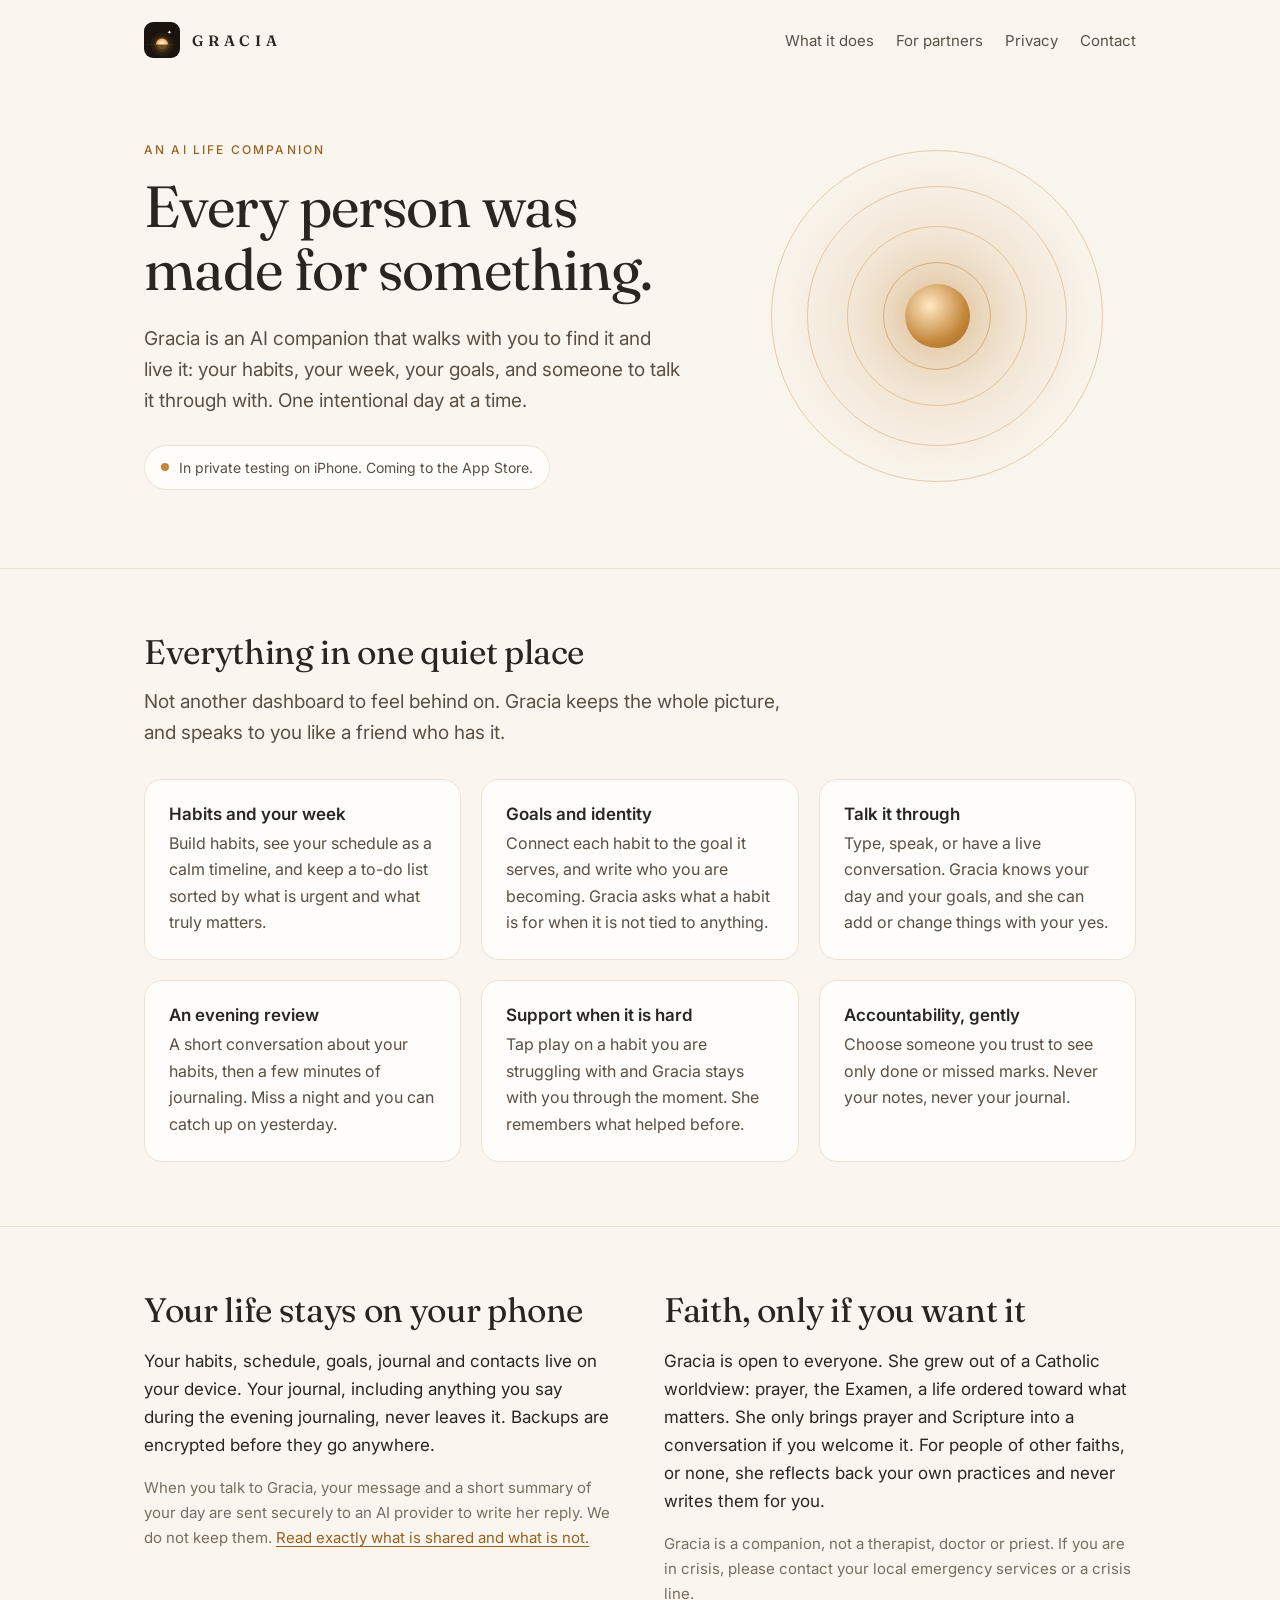
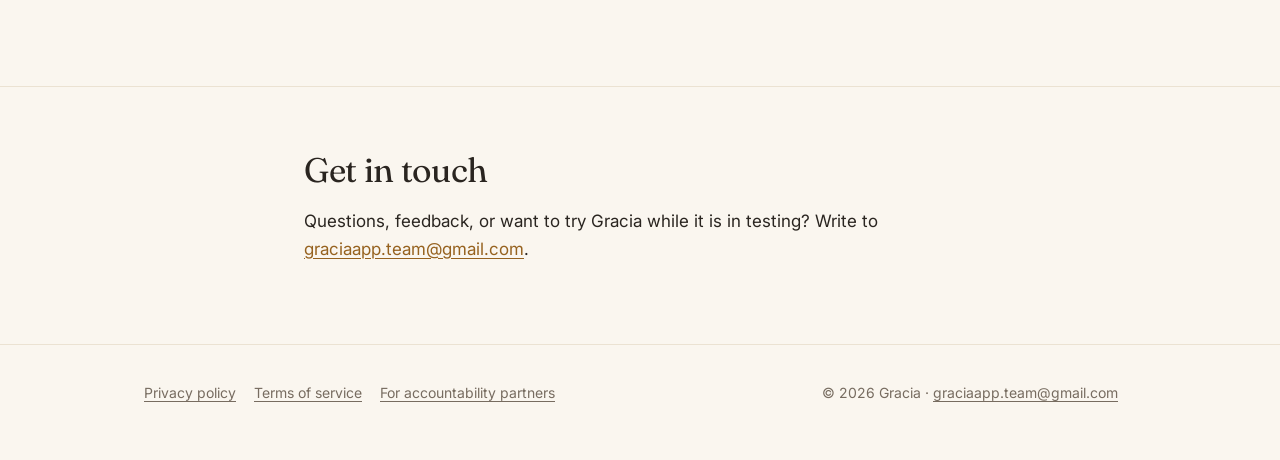
==== index.html @ e0a4cdf5 "Gracia website" ====
<!doctype html>
<html lang="en">
<head>
<meta charset="utf-8">
<meta name="viewport" content="width=device-width, initial-scale=1">
<title>Gracia: Your AI Life Companion</title>
<meta name="description" content="Every person was made for something. Gracia is an AI companion that walks with you to find it and live it, one intentional day at a time.">
<meta name="theme-color" content="#faf6ef">
<meta property="og:title" content="Gracia: Your AI Life Companion"><meta property="og:description" content="Every person was made for something. Gracia is an AI companion that walks with you to find it and live it, one intentional day at a time."><meta property="og:type" content="website">
<link rel="icon" href="/assets/favicon.png">
<link rel="apple-touch-icon" href="/assets/icon.png">

<link rel="preconnect" href="https://fonts.googleapis.com"><link rel="preconnect" href="https://fonts.gstatic.com" crossorigin><link rel="stylesheet" href="https://fonts.googleapis.com/css2?family=Fraunces:opsz,wght@9..144,400;9..144,600&family=Inter:wght@400;500;600&display=swap">
<link rel="stylesheet" href="/style.css">
</head>
<body>
<header class="site"><div class="wrap">
  <a class="brand" href="/"><img src="/assets/icon.png" alt="" width="36" height="36"><span>Gracia</span></a>
  <nav class="site" aria-label="Main"><a href="/#what">What it does</a><a href="/partners">For partners</a><a href="/privacy">Privacy</a><a href="mailto:graciaapp.team@gmail.com">Contact</a></nav>
</div></header>

<main>
<div class="hero"><div class="wrap">
  <div>
    <p class="eyebrow">An AI life companion</p>
    <h1>Every person was made for something.</h1>
    <p class="lede">Gracia is an AI companion that walks with you to find it and live it: your habits, your week, your goals, and someone to talk it through with. One intentional day at a time.</p>
    <span class="status"><i></i> In private testing on iPhone. Coming to the App Store.</span>
  </div>
  <div class="orb" role="img" aria-label="Gracia's glowing orb"><div class="ring r1"></div><div class="ring r2"></div><div class="ring r3"></div><div class="ring r4"></div><div class="core"></div></div>
</div></div>

<section id="what"><div class="wrap">
  <h2>Everything in one quiet place</h2>
  <p class="lede" style="margin-bottom:0">Not another dashboard to feel behind on. Gracia keeps the whole picture, and speaks to you like a friend who has it.</p>
  <div class="grid">
    <div class="card"><h3>Habits and your week</h3><p>Build habits, see your schedule as a calm timeline, and keep a to-do list sorted by what is urgent and what truly matters.</p></div>
    <div class="card"><h3>Goals and identity</h3><p>Connect each habit to the goal it serves, and write who you are becoming. Gracia asks what a habit is for when it is not tied to anything.</p></div>
    <div class="card"><h3>Talk it through</h3><p>Type, speak, or have a live conversation. Gracia knows your day and your goals, and she can add or change things with your yes.</p></div>
    <div class="card"><h3>An evening review</h3><p>A short conversation about your habits, then a few minutes of journaling. Miss a night and you can catch up on yesterday.</p></div>
    <div class="card"><h3>Support when it is hard</h3><p>Tap play on a habit you are struggling with and Gracia stays with you through the moment. She remembers what helped before.</p></div>
    <div class="card"><h3>Accountability, gently</h3><p>Choose someone you trust to see only done or missed marks. Never your notes, never your journal.</p></div>
  </div>
</div></section>

<section><div class="wrap two">
  <div>
    <h2>Your life stays on your phone</h2>
    <p>Your habits, schedule, goals, journal and contacts live on your device. Your journal, including anything you say during the evening journaling, never leaves it. Backups are encrypted before they go anywhere.</p>
    <p class="quiet">When you talk to Gracia, your message and a short summary of your day are sent securely to an AI provider to write her reply. We do not keep them. <a href="/privacy">Read exactly what is shared and what is not.</a></p>
  </div>
  <div>
    <h2>Faith, only if you want it</h2>
    <p>Gracia is open to everyone. She grew out of a Catholic worldview: prayer, the Examen, a life ordered toward what matters. She only brings prayer and Scripture into a conversation if you welcome it. For people of other faiths, or none, she reflects back your own practices and never writes them for you.</p>
    <p class="quiet">Gracia is a companion, not a therapist, doctor or priest. If you are in crisis, please contact your local emergency services or a crisis line.</p>
  </div>
</div></section>

<section><div class="wrap narrow">
  <h2>Get in touch</h2>
  <p>Questions, feedback, or want to try Gracia while it is in testing? Write to <a href="mailto:graciaapp.team@gmail.com">graciaapp.team@gmail.com</a>.</p>
</div></section>
</main>

<footer class="site"><div class="wrap">
  <div><a href="/privacy">Privacy policy</a><a href="/terms">Terms of service</a><a href="/partners">For accountability partners</a></div>
  <div>© 2026 Gracia · <a href="mailto:graciaapp.team@gmail.com">graciaapp.team@gmail.com</a></div>
</div></footer>
</body>
</html>
---- style.css ----
/* Gracia site — warm, calm, editorial. Tokens mirror the app's Warm Amber theme. */
:root {
  --bg: #faf6ef;
  --card: #fffdf9;
  --ink: #2a2520;
  --ink2: #5a4f44;
  --mid: #776c60;
  --line: #ebe2d2;
  --accent: #c4873a;
  --accent-deep: #96621f;
  --accent-soft: #f4ead9;
  --serif: "Fraunces", Georgia, "Times New Roman", serif;
  --sans: "Inter", system-ui, -apple-system, "Segoe UI", sans-serif;
}
@media (prefers-color-scheme: dark) {
  :root {
    --bg: #1c1511; --card: #241c17; --ink: #f5ebdd; --ink2: #d3c7b8; --mid: #b9aa98;
    --line: #3a2f27; --accent: #e0a458; --accent-deep: #e8b672; --accent-soft: #2e231b;
  }
}
* { box-sizing: border-box; }
html { -webkit-text-size-adjust: 100%; }
body {
  margin: 0; background: var(--bg); color: var(--ink);
  font: 17px/1.65 var(--sans); -webkit-font-smoothing: antialiased;
}
a { color: var(--accent-deep); text-underline-offset: 3px; }
a:hover { color: var(--accent); }
:focus-visible { outline: 2px solid var(--accent); outline-offset: 3px; border-radius: 4px; }
.wrap { max-width: 1040px; margin: 0 auto; padding: 0 24px; }
.narrow { max-width: 720px; }

header.site { padding: 22px 0; }
header.site .wrap { display: flex; align-items: center; justify-content: space-between; gap: 16px; flex-wrap: wrap; }
.brand { display: flex; align-items: center; gap: 12px; text-decoration: none; color: var(--ink); }
.brand img { width: 36px; height: 36px; border-radius: 9px; }
.brand span { font: 600 15px var(--serif); letter-spacing: 0.32em; text-transform: uppercase; }
nav.site a { color: var(--ink2); text-decoration: none; margin-left: 22px; font-size: 15px; white-space: nowrap; }
nav.site a:hover { color: var(--accent-deep); }

.hero { padding: 56px 0 72px; }
.hero .wrap { display: grid; grid-template-columns: 1.15fr 0.85fr; gap: 56px; align-items: center; }
.eyebrow { font: 500 12px var(--sans); letter-spacing: 0.18em; text-transform: uppercase; color: var(--accent-deep); margin: 0 0 18px; }
h1 { font: 400 clamp(36px, 5.4vw, 58px)/1.08 var(--serif); letter-spacing: -0.015em; margin: 0 0 22px; text-wrap: balance; }
h2 { font: 400 clamp(26px, 3.4vw, 34px)/1.15 var(--serif); letter-spacing: -0.01em; margin: 0 0 14px; text-wrap: balance; }
h3 { font: 600 17px var(--sans); margin: 0 0 6px; }
.lede { font-size: 19px; color: var(--ink2); max-width: 34em; margin: 0 0 28px; }
.status { display: inline-flex; align-items: center; gap: 10px; padding: 10px 16px; border: 1px solid var(--line); border-radius: 999px; background: var(--card); font-size: 14px; color: var(--ink2); }
.status i { width: 8px; height: 8px; border-radius: 50%; background: var(--accent); display: inline-block; }

/* The Gracia orb: a luminous core inside thin rings */
.orb { position: relative; width: min(100%, 360px); aspect-ratio: 1; margin: 0 auto; }
.orb::before { content: ""; position: absolute; inset: -18%; border-radius: 50%;
  background: radial-gradient(closest-side, color-mix(in srgb, var(--accent) 26%, transparent), transparent 72%); }
.orb .ring { position: absolute; border-radius: 50%; border: 1px solid color-mix(in srgb, var(--accent) 38%, transparent); }
.orb .r1 { inset: 4%; } .orb .r2 { inset: 14%; } .orb .r3 { inset: 25%; } .orb .r4 { inset: 35%; border-color: color-mix(in srgb, var(--accent) 55%, transparent); }
.orb .core { position: absolute; inset: 41%; border-radius: 50%;
  background: radial-gradient(circle at 38% 34%, #ffe9c4, var(--accent) 62%, var(--accent-deep));
  box-shadow: 0 0 60px color-mix(in srgb, var(--accent) 55%, transparent); }
@media (prefers-reduced-motion: no-preference) {
  .orb .core { animation: breathe 6s ease-in-out infinite; }
  .orb .ring { animation: ripple 8s ease-in-out infinite; }
  .orb .r2 { animation-delay: .6s; } .orb .r3 { animation-delay: 1.2s; } .orb .r4 { animation-delay: 1.8s; }
}
@keyframes breathe { 50% { transform: scale(1.06); } }
@keyframes ripple { 50% { transform: scale(1.03); opacity: .6; } }

section { padding: 64px 0; border-top: 1px solid var(--line); }
.grid { display: grid; grid-template-columns: repeat(3, 1fr); gap: 20px; margin-top: 30px; }
.card { background: var(--card); border: 1px solid var(--line); border-radius: 18px; padding: 24px; }
.card p { margin: 0; color: var(--ink2); font-size: 16px; }
.two { display: grid; grid-template-columns: 1fr 1fr; gap: 48px; align-items: start; }
.quiet { color: var(--mid); font-size: 15px; }
ul.plain { padding-left: 1.1em; margin: 12px 0; }
ul.plain li { margin: 8px 0; color: var(--ink2); }

.prose { padding: 40px 0 80px; }
.prose h1 { font-size: clamp(32px, 4.4vw, 44px); margin-bottom: 8px; }
.prose h2 { font-size: 24px; margin: 44px 0 10px; }
.prose p, .prose li { color: var(--ink2); }
.prose .meta { color: var(--mid); font-size: 15px; margin-bottom: 28px; }
.prose table { width: 100%; border-collapse: collapse; margin: 16px 0; font-size: 15px; }
.prose th, .prose td { text-align: left; padding: 10px 12px; border-bottom: 1px solid var(--line); vertical-align: top; }
.prose th { color: var(--ink); font-weight: 600; }
.callout { background: var(--accent-soft); border: 1px solid var(--line); border-radius: 14px; padding: 18px 20px; color: var(--ink2); margin: 18px 0; }
.tablewrap { overflow-x: auto; }

footer.site { border-top: 1px solid var(--line); padding: 36px 0 56px; color: var(--mid); font-size: 14px; }
footer.site .wrap { display: flex; justify-content: space-between; gap: 18px; flex-wrap: wrap; }
footer.site a { color: var(--mid); margin-right: 18px; }

@media (max-width: 820px) {
  .hero .wrap, .two { grid-template-columns: 1fr; gap: 36px; }
  .grid { grid-template-columns: 1fr; }
  .hero { padding-top: 24px; }
  nav.site a { margin-left: 0; margin-right: 16px; }
  .orb { width: min(80%, 300px); }
}
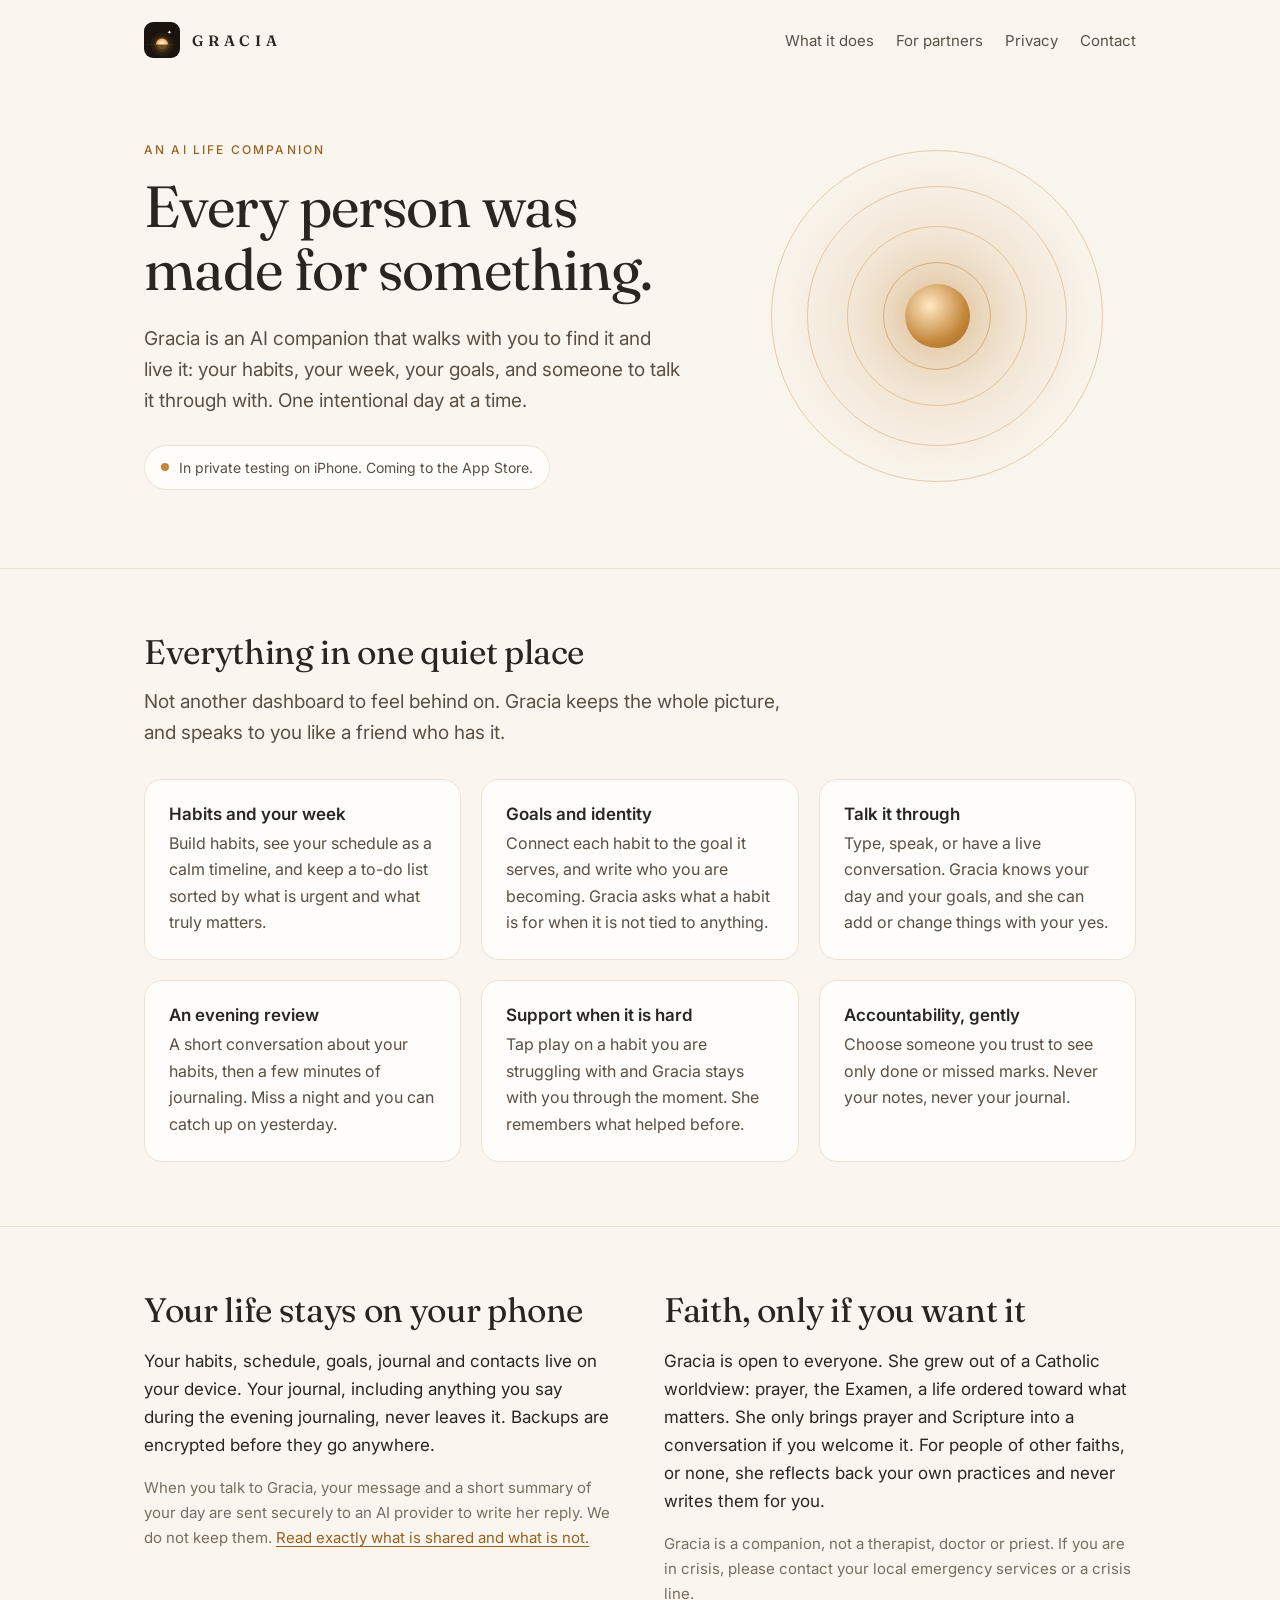
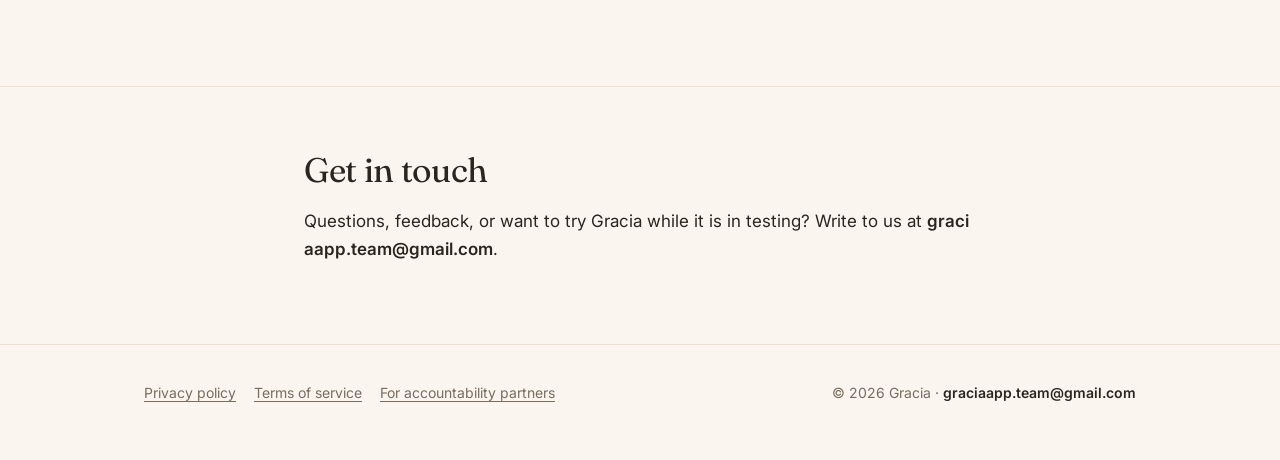
==== commit 493da3fc: "Contact: plain-text email, no mail-app links" ====
--- a/index.html
+++ b/index.html
@@ -16,7 +16,7 @@
 <body>
 <header class="site"><div class="wrap">
   <a class="brand" href="/"><img src="/assets/icon.png" alt="" width="36" height="36"><span>Gracia</span></a>
-  <nav class="site" aria-label="Main"><a href="/#what">What it does</a><a href="/partners">For partners</a><a href="/privacy">Privacy</a><a href="mailto:graciaapp.team@gmail.com">Contact</a></nav>
+  <nav class="site" aria-label="Main"><a href="/#what">What it does</a><a href="/partners">For partners</a><a href="/privacy">Privacy</a><a href="/#contact">Contact</a></nav>
 </div></header>
 
 <main>
@@ -56,15 +56,15 @@
   </div>
 </div></section>
 
-<section><div class="wrap narrow">
+<section id="contact"><div class="wrap narrow">
   <h2>Get in touch</h2>
-  <p>Questions, feedback, or want to try Gracia while it is in testing? Write to <a href="mailto:graciaapp.team@gmail.com">graciaapp.team@gmail.com</a>.</p>
+  <p>Questions, feedback, or want to try Gracia while it is in testing? Write to us at <span class="email">graciaapp.team@gmail.com</span>.</p>
 </div></section>
 </main>
 
 <footer class="site"><div class="wrap">
   <div><a href="/privacy">Privacy policy</a><a href="/terms">Terms of service</a><a href="/partners">For accountability partners</a></div>
-  <div>© 2026 Gracia · <a href="mailto:graciaapp.team@gmail.com">graciaapp.team@gmail.com</a></div>
+  <div>© 2026 Gracia · <span class="email">graciaapp.team@gmail.com</span></div>
 </div></footer>
 </body>
 </html>
--- a/style.css
+++ b/style.css
@@ -96,3 +96,7 @@
   nav.site a { margin-left: 0; margin-right: 16px; }
   .orb { width: min(80%, 300px); }
 }
+
+.email { font-weight: 600; color: var(--ink); user-select: all; -webkit-user-select: all; word-break: break-all; }
+html { scroll-behavior: smooth; }
+#contact { scroll-margin-top: 16px; }
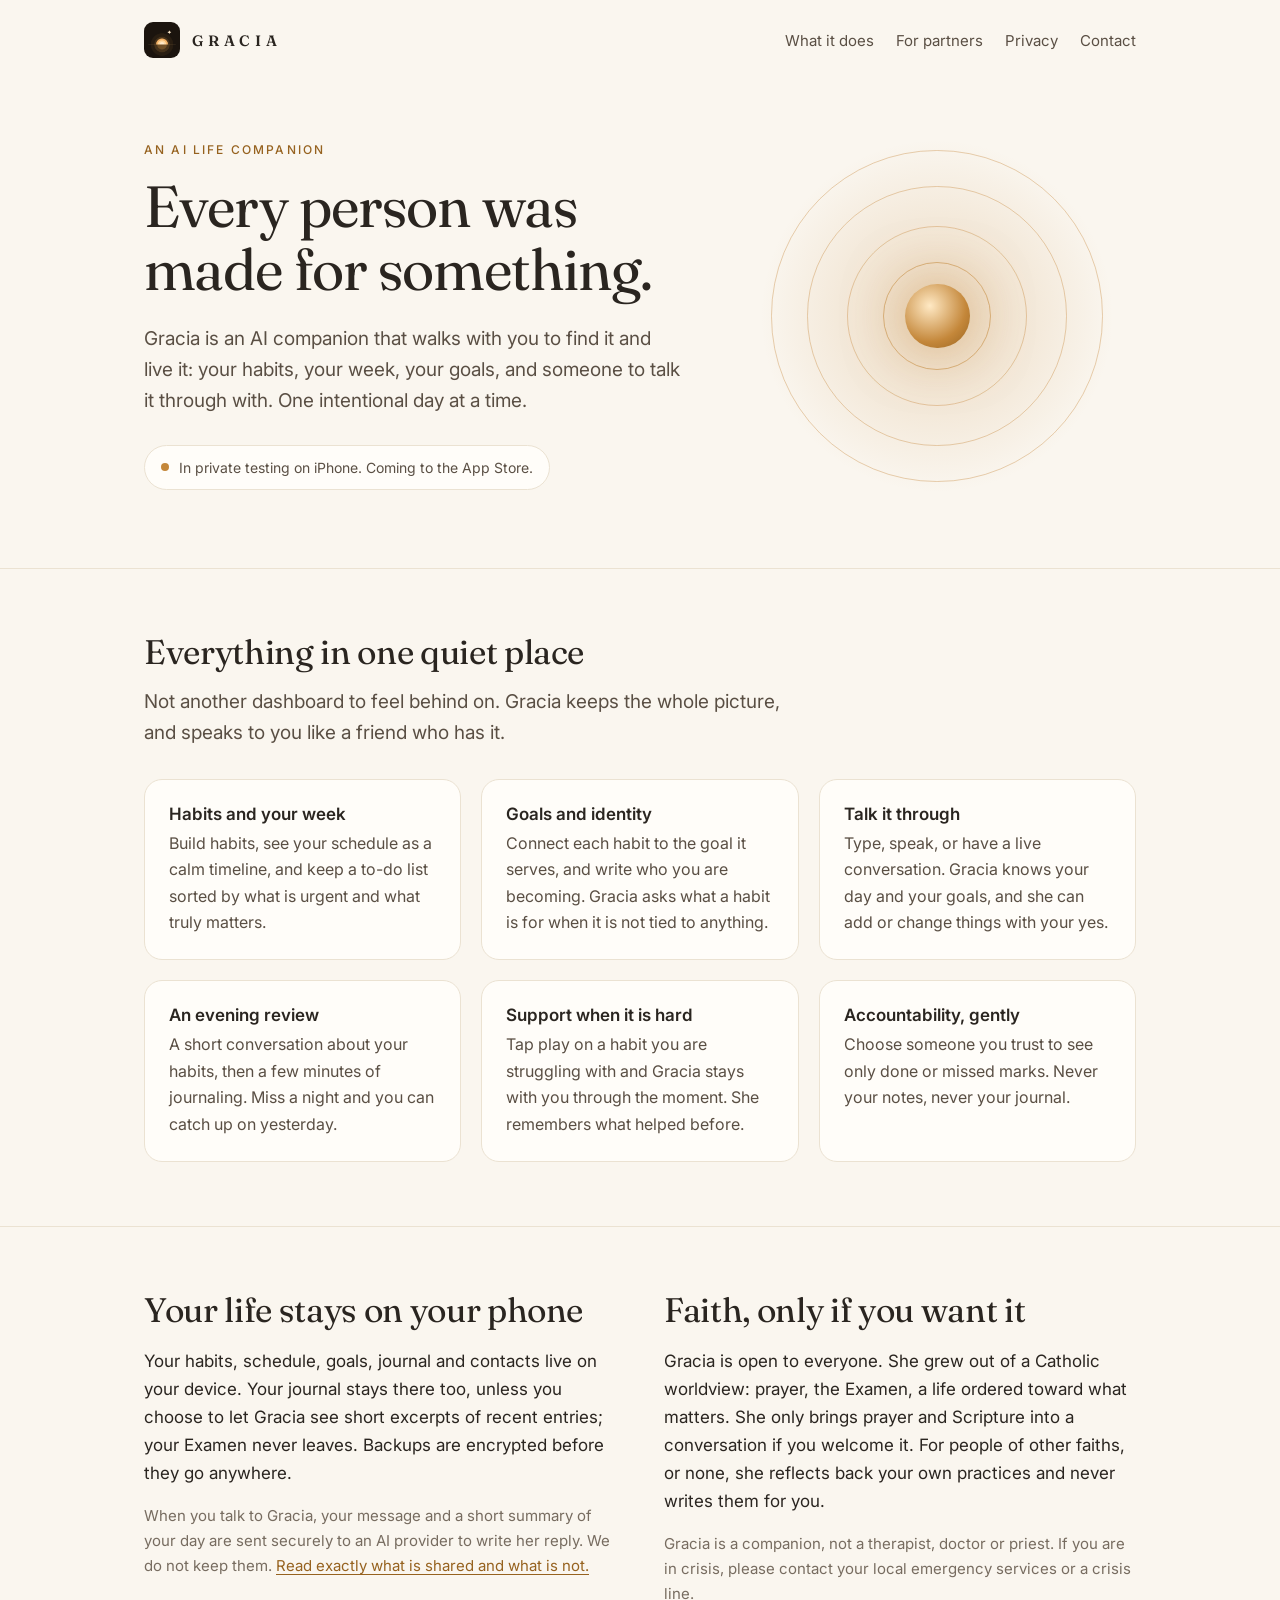
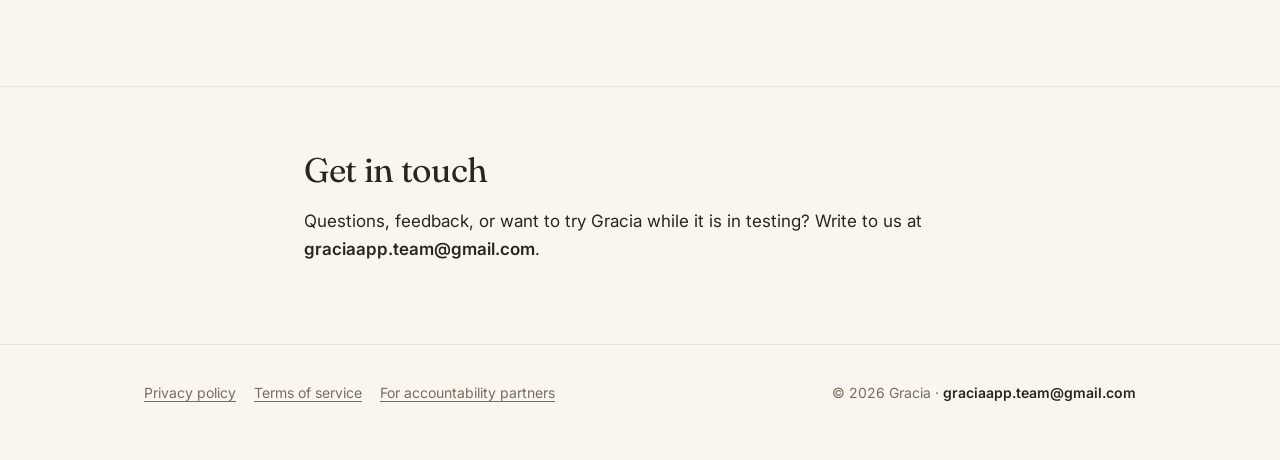
==== commit 0ccd897d: "Privacy: trips, slips, Apple Health, journal excerpts Co-Authored-By: Claude Opus 5.5 <noreply@anthr" ====
--- a/index.html
+++ b/index.html
@@ -46,7 +46,7 @@
 <section><div class="wrap two">
   <div>
     <h2>Your life stays on your phone</h2>
-    <p>Your habits, schedule, goals, journal and contacts live on your device. Your journal, including anything you say during the evening journaling, never leaves it. Backups are encrypted before they go anywhere.</p>
+    <p>Your habits, schedule, goals, journal and contacts live on your device. Your journal stays there too, unless you choose to let Gracia see short excerpts of recent entries; your Examen never leaves. Backups are encrypted before they go anywhere.</p>
     <p class="quiet">When you talk to Gracia, your message and a short summary of your day are sent securely to an AI provider to write her reply. We do not keep them. <a href="/privacy">Read exactly what is shared and what is not.</a></p>
   </div>
   <div>
--- a/style.css
+++ b/style.css
@@ -97,6 +97,6 @@
   .orb { width: min(80%, 300px); }
 }
 
-.email { font-weight: 600; color: var(--ink); user-select: all; -webkit-user-select: all; word-break: break-all; }
+.email { font-weight: 600; color: var(--ink); user-select: all; -webkit-user-select: all; white-space: nowrap; }
 html { scroll-behavior: smooth; }
 #contact { scroll-margin-top: 16px; }
